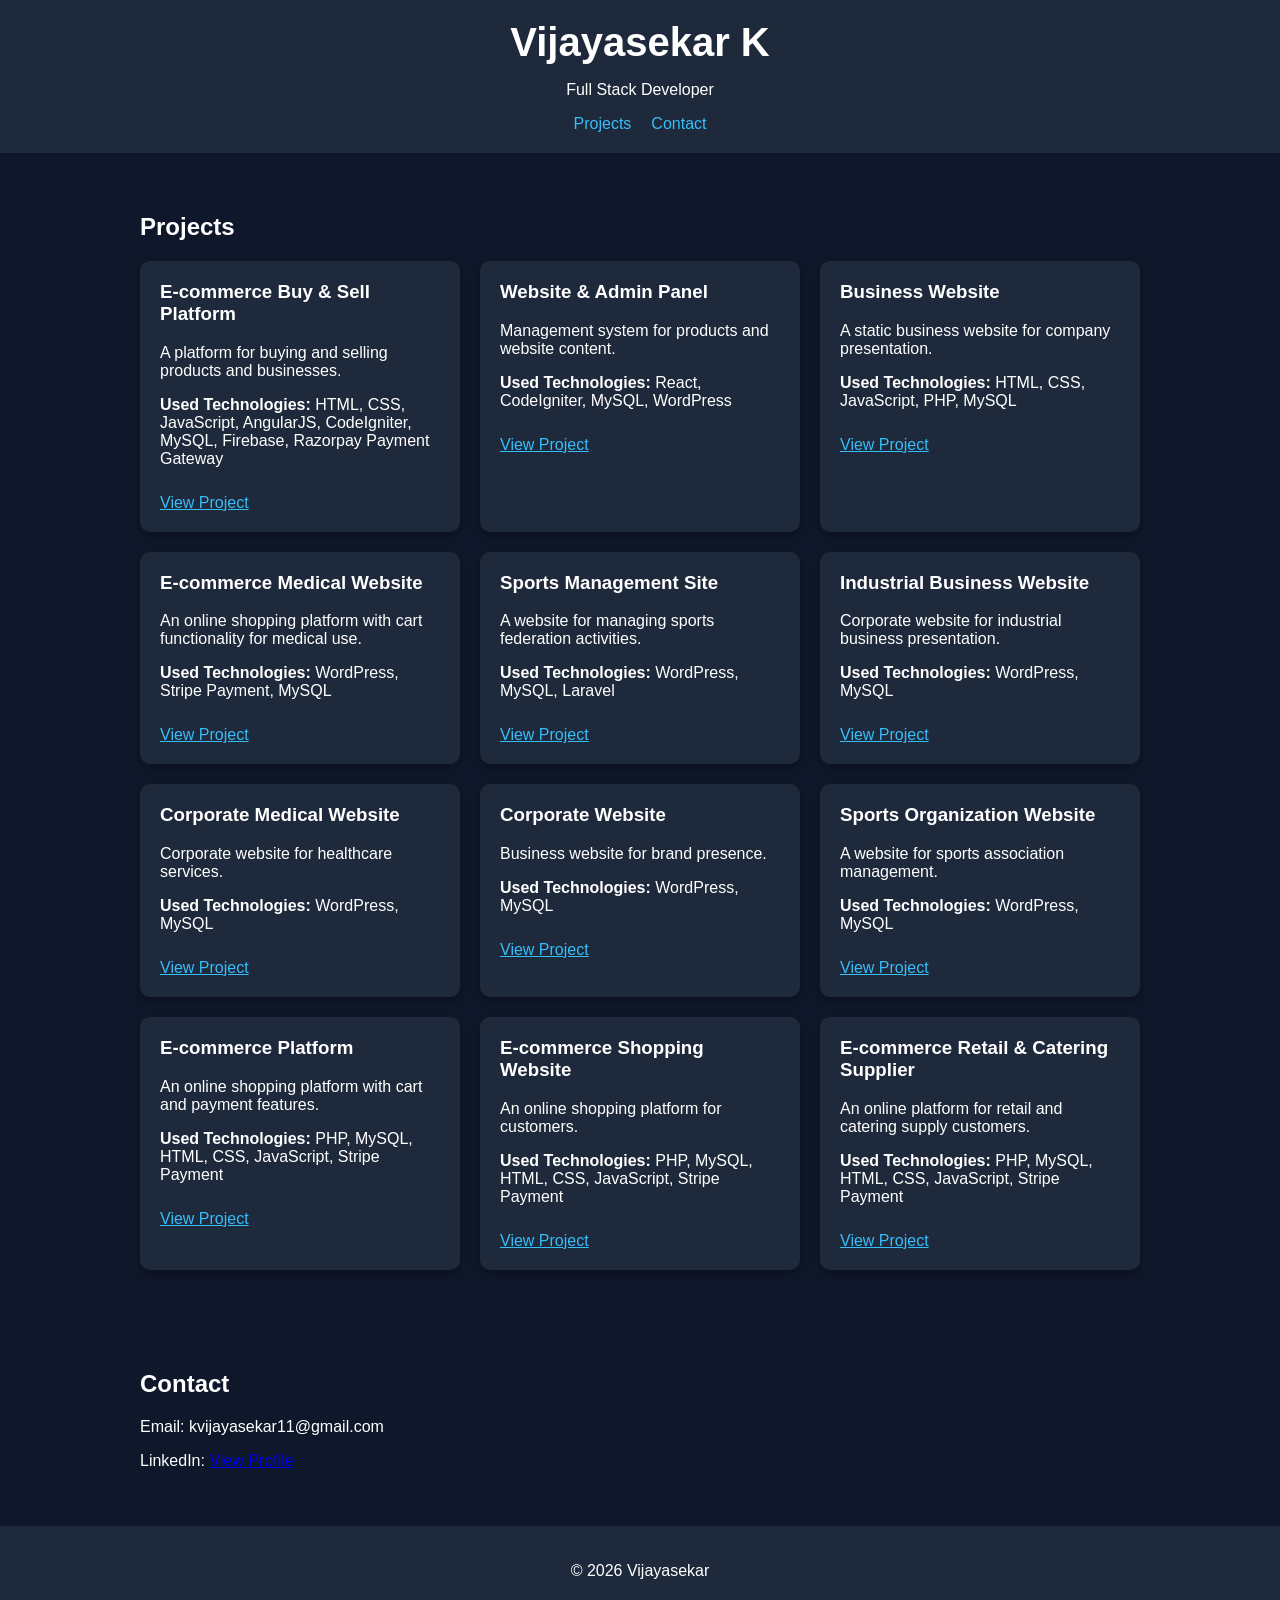
==== index.html @ 832f1055 "Add initial portfolio website structure in index.html This file contains the structure and styling f" ====
<!DOCTYPE html>
<html lang="en">
<head>
  <meta charset="UTF-8">
  <meta name="viewport" content="width=device-width, initial-scale=1.0">
  <title>My Portfolio</title>

  <style>
    body {
      font-family: Arial, sans-serif;
      margin: 0;
      background: #0f172a;
      color: #fff;
    }
    header {
      background: #1e293b;
      padding: 20px;
      text-align: center;
    }
    header h1 {
      margin: 0;
      font-size: 2.5em;
    }
    nav {
      display: flex;
      justify-content: center;
      gap: 20px;
      margin-top: 10px;
    }
    nav a {
      color: #38bdf8;
      text-decoration: none;
    }
    section {
      padding: 40px 20px;
      max-width: 1000px;
      margin: auto;
    }
    .projects {
      display: grid;
      grid-template-columns: repeat(auto-fit, minmax(250px, 1fr));
      gap: 20px;
    }
    .card {
      background: #1e293b;
      padding: 20px;
      border-radius: 10px;
      box-shadow: 0 4px 10px rgba(0,0,0,0.3);
    }
    .card h3 {
      margin-top: 0;
    }
    .card a {
      display: inline-block;
      margin-top: 10px;
      color: #38bdf8;
    }
    footer {
      text-align: center;
      padding: 20px;
      background: #1e293b;
    }
  </style>
</head>

<body>

<header>
  <h1>Vijayasekar K</h1>
  <p>Full Stack Developer</p>
  <nav>
    <a href="#projects">Projects</a>
    <a href="#contact">Contact</a>
  </nav>
</header>

<section id="projects">
  <h2>Projects</h2>

  <div class="projects">

    <div class="card">
      <h3>E-commerce Buy & Sell Platform</h3>
      <p>A platform for buying and selling products and businesses.</p>
      <p><strong>Used Technologies:</strong> HTML, CSS, JavaScript, AngularJS, CodeIgniter, MySQL, Firebase, Razorpay Payment Gateway</p>
      <a href="https://smedealz.com/">View Project</a>
    </div>

    <div class="card">
      <h3>Website & Admin Panel</h3>
      <p>Management system for products and website content.</p>
      <p><strong>Used Technologies:</strong> React, CodeIgniter, MySQL, WordPress</p>
      <a href="https://www.magickwoods.com/">View Project</a>
    </div>

    <div class="card">
      <h3>Business Website</h3>
      <p>A static business website for company presentation.</p>
      <p><strong>Used Technologies:</strong> HTML, CSS, JavaScript, PHP, MySQL</p>
      <a href="https://agnabusinessapplications.com/">View Project</a>
    </div>

    <div class="card">
      <h3>E-commerce Medical Website</h3>
      <p>An online shopping platform with cart functionality for medical use.</p>
      <p><strong>Used Technologies:</strong> WordPress, Stripe Payment, MySQL</p>
      <a href="https://namboodiriscare.in/">View Project</a>
    </div>

    <div class="card">
      <h3>Sports Management Site</h3>
      <p>A website for managing sports federation activities.</p>
      <p><strong>Used Technologies:</strong> WordPress, MySQL, Laravel</p>
      <a href="https://khokhofederation.in/">View Project</a>
    </div>

    <div class="card">
      <h3>Industrial Business Website</h3>
      <p>Corporate website for industrial business presentation.</p>
      <p><strong>Used Technologies:</strong> WordPress, MySQL</p>
      <a href="http://www.indoshellcast.com/">View Project</a>
    </div>

    <div class="card">
      <h3>Corporate Medical Website</h3>
      <p>Corporate website for healthcare services.</p>
      <p><strong>Used Technologies:</strong> WordPress, MySQL</p>
      <a href="https://crownhairtransplant.com/">View Project</a>
    </div>

    <div class="card">
      <h3>Corporate Website</h3>
      <p>Business website for brand presence.</p>
      <p><strong>Used Technologies:</strong> WordPress, MySQL</p>
      <a href="http://www.premiergrass.com.au/">View Project</a>
    </div>

    <div class="card">
      <h3>Sports Organization Website</h3>
      <p>A website for sports association management.</p>
      <p><strong>Used Technologies:</strong> WordPress, MySQL</p>
      <a href="https://www.asiantennis.com/">View Project</a>
    </div>

    <div class="card">
      <h3>E-commerce Platform</h3>
      <p>An online shopping platform with cart and payment features.</p>
      <p><strong>Used Technologies:</strong> PHP, MySQL, HTML, CSS, JavaScript, Stripe Payment</p>
      <a href="https://prod-supplier.mydd.app/falcon/">View Project</a>
    </div>

    <div class="card">
      <h3>E-commerce Shopping Website</h3>
      <p>An online shopping platform for customers.</p>
      <p><strong>Used Technologies:</strong> PHP, MySQL, HTML, CSS, JavaScript, Stripe Payment</p>
      <a href="https://www.purecolondon.co.uk/">View Project</a>
    </div>

    <div class="card">
      <h3>E-commerce Retail & Catering Supplier</h3>
      <p>An online platform for retail and catering supply customers.</p>
      <p><strong>Used Technologies:</strong> PHP, MySQL, HTML, CSS, JavaScript, Stripe Payment</p>
      <a href="https://dsdistribution.uk/">View Project</a>
    </div>

  </div>
</section>

<section id="contact">
  <h2>Contact</h2>
  <p>Email: kvijayasekar11@gmail.com</p>
  <p>LinkedIn: <a href="https://www.linkedin.com/in/vijayasekar-k" target="_blank">View Profile</a></p>
</section>

<footer>
  <p>© 2026 Vijayasekar</p>
</footer>

</body>
</html>
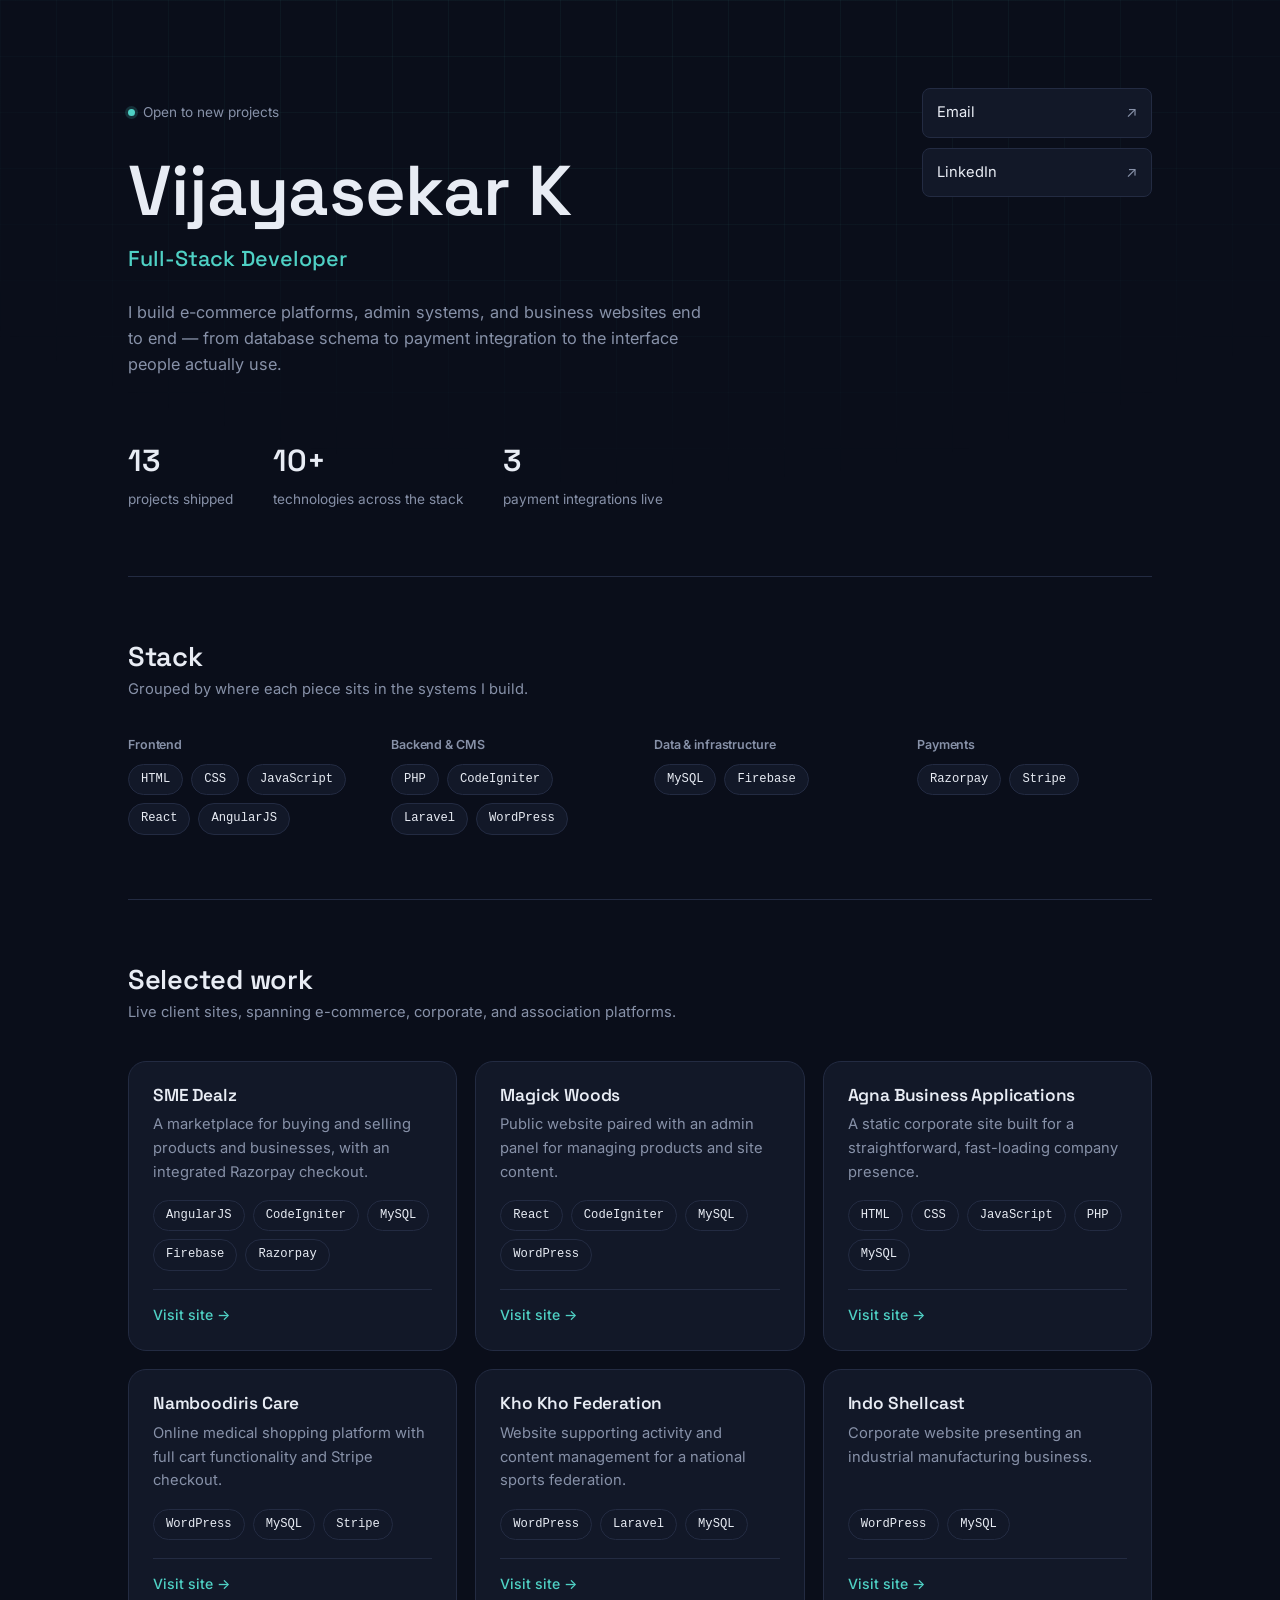
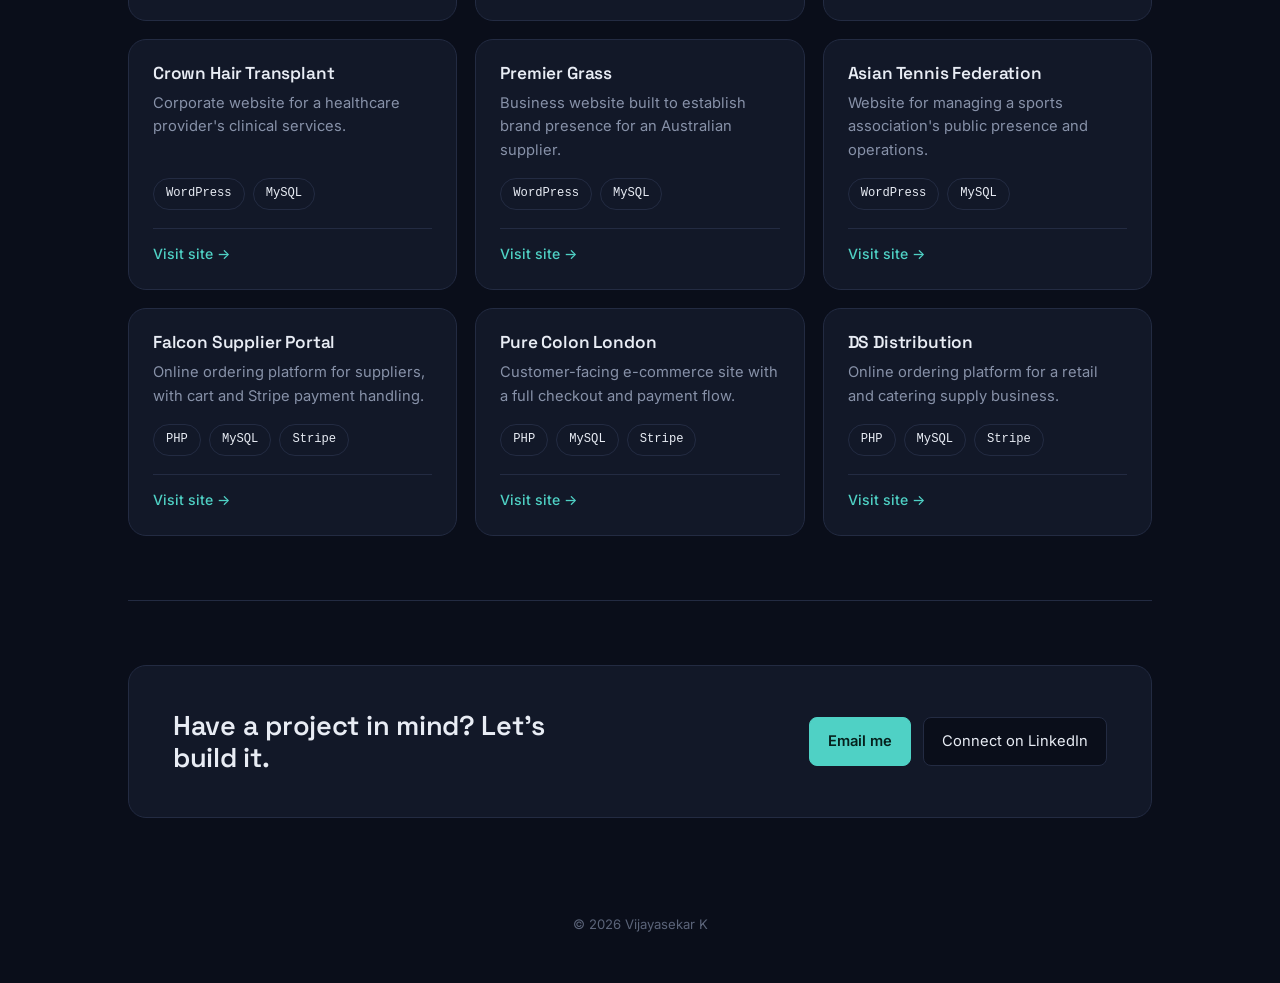
==== commit c9ff13ed: "Rename index1.html to index.html" ====
--- a/index.html
+++ b/index.html
@@ -1,180 +1,523 @@
 <!DOCTYPE html>
 <html lang="en">
 <head>
-  <meta charset="UTF-8">
-  <meta name="viewport" content="width=device-width, initial-scale=1.0">
-  <title>My Portfolio</title>
-
-  <style>
-    body {
-      font-family: Arial, sans-serif;
-      margin: 0;
-      background: #0f172a;
-      color: #fff;
-    }
-    header {
-      background: #1e293b;
-      padding: 20px;
-      text-align: center;
-    }
-    header h1 {
-      margin: 0;
-      font-size: 2.5em;
-    }
-    nav {
-      display: flex;
-      justify-content: center;
-      gap: 20px;
-      margin-top: 10px;
-    }
-    nav a {
-      color: #38bdf8;
-      text-decoration: none;
-    }
-    section {
-      padding: 40px 20px;
-      max-width: 1000px;
-      margin: auto;
-    }
-    .projects {
-      display: grid;
-      grid-template-columns: repeat(auto-fit, minmax(250px, 1fr));
-      gap: 20px;
-    }
-    .card {
-      background: #1e293b;
-      padding: 20px;
-      border-radius: 10px;
-      box-shadow: 0 4px 10px rgba(0,0,0,0.3);
-    }
-    .card h3 {
-      margin-top: 0;
-    }
-    .card a {
-      display: inline-block;
-      margin-top: 10px;
-      color: #38bdf8;
-    }
-    footer {
-      text-align: center;
-      padding: 20px;
-      background: #1e293b;
-    }
-  </style>
+<meta charset="UTF-8">
+<meta name="viewport" content="width=device-width, initial-scale=1, viewport-fit=cover">
+<title>Vijayasekar K — Full-Stack Developer</title>
+<link rel="preconnect" href="https://fonts.googleapis.com">
+<link rel="preconnect" href="https://fonts.gstatic.com" crossorigin>
+<link href="https://fonts.googleapis.com/css2?family=Space+Grotesk:wght@400;500;600;700&family=Inter:wght@400;500;600&display=swap" rel="stylesheet">
+<style>
+  :root {
+    box-sizing: border-box;
+    --ink: #0a0e1a;
+    --panel: #121828;
+    --panel-2: #161d31;
+    --line: #232b42;
+    --text: #e8ecf4;
+    --muted: #8791a8;
+    --muted-dim: #5b6479;
+    --accent: #4fd1c5;
+    --accent-dim: #2c7c73;
+    --radius-lg: 18px;
+    --radius-sm: 8px;
+    padding-top: env(safe-area-inset-top, 0px);
+    padding-bottom: env(safe-area-inset-bottom, 0px);
+  }
+  html {
+    scroll-padding-top: env(safe-area-inset-top, 0px);
+    scroll-behavior: smooth;
+  }
+  *, *::before, *::after { box-sizing: inherit; }
+
+  body {
+    margin: 0;
+    background: var(--ink);
+    color: var(--text);
+    font-family: 'Inter', system-ui, sans-serif;
+    line-height: 1.6;
+    -webkit-font-smoothing: antialiased;
+  }
+
+  h1, h2, h3 {
+    font-family: 'Space Grotesk', 'Inter', system-ui, sans-serif;
+    font-weight: 600;
+    line-height: 1.15;
+    margin: 0;
+    letter-spacing: -0.01em;
+  }
+
+  a { color: inherit; }
+
+  .tag {
+    font-family: ui-monospace, 'SFMono-Regular', Menlo, Consolas, monospace;
+    font-size: 0.72rem;
+    letter-spacing: 0.02em;
+  }
+
+  :focus-visible {
+    outline: 2px solid var(--accent);
+    outline-offset: 3px;
+  }
+
+  @media (prefers-reduced-motion: reduce) {
+    * { animation-duration: 0.01ms !important; animation-iteration-count: 1 !important; transition-duration: 0.01ms !important; }
+  }
+
+  /* ---------- layout shell ---------- */
+  .wrap {
+    max-width: 1080px;
+    margin: 0 auto;
+    padding: 0 28px;
+  }
+
+  /* ---------- background texture ---------- */
+  .grid-field {
+    position: fixed;
+    inset: 0;
+    z-index: 0;
+    pointer-events: none;
+    background-image:
+      linear-gradient(to right, rgba(79,209,197,0.05) 1px, transparent 1px),
+      linear-gradient(to bottom, rgba(79,209,197,0.05) 1px, transparent 1px);
+    background-size: 56px 56px;
+    mask-image: radial-gradient(ellipse 70% 55% at 50% 0%, black 40%, transparent 100%);
+  }
+
+  /* ---------- header / hero ---------- */
+  header {
+    position: relative;
+    z-index: 1;
+    padding: 88px 0 64px;
+    border-bottom: 1px solid var(--line);
+  }
+
+  .hero-top {
+    display: flex;
+    justify-content: space-between;
+    align-items: flex-start;
+    gap: 32px;
+    flex-wrap: wrap;
+  }
+
+  .status {
+    display: inline-flex;
+    align-items: center;
+    gap: 8px;
+    color: var(--muted);
+    font-size: 0.85rem;
+    margin-bottom: 28px;
+  }
+  .status::before {
+    content: "";
+    width: 7px;
+    height: 7px;
+    border-radius: 50%;
+    background: var(--accent);
+    box-shadow: 0 0 0 3px rgba(79,209,197,0.18);
+  }
+
+  .hero-name {
+    font-size: clamp(2.6rem, 6vw, 4.4rem);
+    opacity: 0;
+    animation: rise 0.7s cubic-bezier(.2,.7,.3,1) forwards;
+  }
+  .hero-role {
+    font-size: clamp(1.05rem, 2vw, 1.35rem);
+    color: var(--accent);
+    margin-top: 10px;
+    font-family: 'Space Grotesk', sans-serif;
+    font-weight: 500;
+    opacity: 0;
+    animation: rise 0.7s cubic-bezier(.2,.7,.3,1) 0.12s forwards;
+  }
+  .hero-desc {
+    max-width: 58ch;
+    color: var(--muted);
+    margin-top: 22px;
+    font-size: 1.02rem;
+    opacity: 0;
+    animation: rise 0.7s cubic-bezier(.2,.7,.3,1) 0.22s forwards;
+  }
+
+  @keyframes rise {
+    from { opacity: 0; transform: translateY(14px); }
+    to   { opacity: 1; transform: translateY(0); }
+  }
+
+  nav.contact-block {
+    display: flex;
+    flex-direction: column;
+    gap: 10px;
+    min-width: 230px;
+    opacity: 0;
+    animation: rise 0.7s cubic-bezier(.2,.7,.3,1) 0.32s forwards;
+  }
+  .contact-block a {
+    display: flex;
+    align-items: center;
+    justify-content: space-between;
+    text-decoration: none;
+    color: var(--text);
+    border: 1px solid var(--line);
+    border-radius: var(--radius-sm);
+    padding: 12px 14px;
+    font-size: 0.92rem;
+    background: var(--panel);
+    transition: border-color 0.2s ease, transform 0.2s ease;
+  }
+  .contact-block a:hover {
+    border-color: var(--accent-dim);
+    transform: translateX(-2px);
+  }
+  .contact-block a span.arrow {
+    color: var(--muted);
+  }
+
+  .stats-row {
+    display: flex;
+    gap: 40px;
+    margin-top: 44px;
+    flex-wrap: wrap;
+  }
+  .stat b {
+    display: block;
+    font-family: 'Space Grotesk', sans-serif;
+    font-size: 1.9rem;
+    font-weight: 600;
+  }
+  .stat span {
+    color: var(--muted);
+    font-size: 0.85rem;
+  }
+
+  /* ---------- section shared ---------- */
+  section {
+    position: relative;
+    z-index: 1;
+    padding: 64px 0;
+  }
+  section + section { border-top: 1px solid var(--line); }
+  .section-head {
+    display: flex;
+    align-items: baseline;
+    justify-content: space-between;
+    margin-bottom: 36px;
+    gap: 20px;
+  }
+  .section-head h2 { font-size: 1.7rem; }
+  .section-head p { color: var(--muted); font-size: 0.92rem; margin: 6px 0 0; }
+
+  /* ---------- stack / skills ---------- */
+  .stack-groups {
+    display: grid;
+    grid-template-columns: repeat(auto-fit, minmax(210px, 1fr));
+    gap: 28px;
+  }
+  .stack-groups h3 {
+    font-size: 0.78rem;
+    color: var(--muted);
+    font-family: 'Inter', sans-serif;
+    font-weight: 600;
+    text-transform: none;
+    margin-bottom: 12px;
+  }
+  .chip-row { display: flex; flex-wrap: wrap; gap: 8px; }
+  .chip {
+    font-family: ui-monospace, 'SFMono-Regular', Menlo, Consolas, monospace;
+    font-size: 0.76rem;
+    color: var(--text);
+    background: var(--panel);
+    border: 1px solid var(--line);
+    border-radius: 999px;
+    padding: 5px 12px;
+  }
+
+  /* ---------- projects ---------- */
+  .projects {
+    display: grid;
+    grid-template-columns: repeat(auto-fit, minmax(300px, 1fr));
+    gap: 18px;
+  }
+  .card {
+    background: var(--panel);
+    border: 1px solid var(--line);
+    border-radius: var(--radius-lg);
+    padding: 24px;
+    display: flex;
+    flex-direction: column;
+    transition: border-color 0.2s ease, background 0.2s ease;
+  }
+  .card:hover {
+    border-color: var(--accent-dim);
+    background: var(--panel-2);
+  }
+  .card h3 {
+    font-size: 1.08rem;
+    margin-bottom: 8px;
+  }
+  .card p.desc {
+    color: var(--muted);
+    font-size: 0.92rem;
+    margin: 0 0 16px;
+    flex-grow: 1;
+  }
+  .card .chip-row { margin-bottom: 18px; }
+  .card .visit {
+    display: inline-flex;
+    align-items: center;
+    gap: 6px;
+    text-decoration: none;
+    color: var(--accent);
+    font-size: 0.88rem;
+    font-weight: 500;
+    border-top: 1px solid var(--line);
+    padding-top: 14px;
+    margin-top: auto;
+  }
+  .card .visit:hover { text-decoration: underline; }
+
+  /* ---------- contact / footer ---------- */
+  .contact-panel {
+    background: var(--panel);
+    border: 1px solid var(--line);
+    border-radius: var(--radius-lg);
+    padding: 44px;
+    display: flex;
+    justify-content: space-between;
+    align-items: center;
+    flex-wrap: wrap;
+    gap: 24px;
+  }
+  .contact-panel h2 { font-size: 1.7rem; max-width: 22ch; }
+  .contact-links { display: flex; gap: 12px; flex-wrap: wrap; }
+  .contact-links a {
+    text-decoration: none;
+    border: 1px solid var(--line);
+    border-radius: var(--radius-sm);
+    padding: 12px 18px;
+    font-size: 0.92rem;
+    background: var(--ink);
+    transition: border-color 0.2s ease;
+  }
+  .contact-links a:hover { border-color: var(--accent-dim); }
+  .contact-links a.primary {
+    background: var(--accent);
+    color: #06211d;
+    border-color: var(--accent);
+    font-weight: 600;
+  }
+
+  footer {
+    position: relative;
+    z-index: 1;
+    text-align: center;
+    padding: 32px 0 48px;
+    color: var(--muted-dim, var(--muted));
+    font-size: 0.82rem;
+  }
+
+  @media (max-width: 640px) {
+    header { padding: 64px 0 44px; }
+    .contact-panel { padding: 30px; flex-direction: column; align-items: flex-start; }
+  }
+</style>
 </head>
-
 <body>
 
-<header>
-  <h1>Vijayasekar K</h1>
-  <p>Full Stack Developer</p>
-  <nav>
-    <a href="#projects">Projects</a>
-    <a href="#contact">Contact</a>
-  </nav>
-</header>
-
-<section id="projects">
-  <h2>Projects</h2>
-
-  <div class="projects">
-
-    <div class="card">
-      <h3>E-commerce Buy & Sell Platform</h3>
-      <p>A platform for buying and selling products and businesses.</p>
-      <p><strong>Used Technologies:</strong> HTML, CSS, JavaScript, AngularJS, CodeIgniter, MySQL, Firebase, Razorpay Payment Gateway</p>
-      <a href="https://smedealz.com/">View Project</a>
-    </div>
-
-    <div class="card">
-      <h3>Website & Admin Panel</h3>
-      <p>Management system for products and website content.</p>
-      <p><strong>Used Technologies:</strong> React, CodeIgniter, MySQL, WordPress</p>
-      <a href="https://www.magickwoods.com/">View Project</a>
-    </div>
-
-    <div class="card">
-      <h3>Business Website</h3>
-      <p>A static business website for company presentation.</p>
-      <p><strong>Used Technologies:</strong> HTML, CSS, JavaScript, PHP, MySQL</p>
-      <a href="https://agnabusinessapplications.com/">View Project</a>
-    </div>
-
-    <div class="card">
-      <h3>E-commerce Medical Website</h3>
-      <p>An online shopping platform with cart functionality for medical use.</p>
-      <p><strong>Used Technologies:</strong> WordPress, Stripe Payment, MySQL</p>
-      <a href="https://namboodiriscare.in/">View Project</a>
-    </div>
-
-    <div class="card">
-      <h3>Sports Management Site</h3>
-      <p>A website for managing sports federation activities.</p>
-      <p><strong>Used Technologies:</strong> WordPress, MySQL, Laravel</p>
-      <a href="https://khokhofederation.in/">View Project</a>
-    </div>
-
-    <div class="card">
-      <h3>Industrial Business Website</h3>
-      <p>Corporate website for industrial business presentation.</p>
-      <p><strong>Used Technologies:</strong> WordPress, MySQL</p>
-      <a href="http://www.indoshellcast.com/">View Project</a>
-    </div>
-
-    <div class="card">
-      <h3>Corporate Medical Website</h3>
-      <p>Corporate website for healthcare services.</p>
-      <p><strong>Used Technologies:</strong> WordPress, MySQL</p>
-      <a href="https://crownhairtransplant.com/">View Project</a>
-    </div>
-
-    <div class="card">
-      <h3>Corporate Website</h3>
-      <p>Business website for brand presence.</p>
-      <p><strong>Used Technologies:</strong> WordPress, MySQL</p>
-      <a href="http://www.premiergrass.com.au/">View Project</a>
-    </div>
-
-    <div class="card">
-      <h3>Sports Organization Website</h3>
-      <p>A website for sports association management.</p>
-      <p><strong>Used Technologies:</strong> WordPress, MySQL</p>
-      <a href="https://www.asiantennis.com/">View Project</a>
-    </div>
-
-    <div class="card">
-      <h3>E-commerce Platform</h3>
-      <p>An online shopping platform with cart and payment features.</p>
-      <p><strong>Used Technologies:</strong> PHP, MySQL, HTML, CSS, JavaScript, Stripe Payment</p>
-      <a href="https://prod-supplier.mydd.app/falcon/">View Project</a>
-    </div>
-
-    <div class="card">
-      <h3>E-commerce Shopping Website</h3>
-      <p>An online shopping platform for customers.</p>
-      <p><strong>Used Technologies:</strong> PHP, MySQL, HTML, CSS, JavaScript, Stripe Payment</p>
-      <a href="https://www.purecolondon.co.uk/">View Project</a>
-    </div>
-
-    <div class="card">
-      <h3>E-commerce Retail & Catering Supplier</h3>
-      <p>An online platform for retail and catering supply customers.</p>
-      <p><strong>Used Technologies:</strong> PHP, MySQL, HTML, CSS, JavaScript, Stripe Payment</p>
-      <a href="https://dsdistribution.uk/">View Project</a>
-    </div>
-
-  </div>
-</section>
-
-<section id="contact">
-  <h2>Contact</h2>
-  <p>Email: kvijayasekar11@gmail.com</p>
-  <p>LinkedIn: <a href="https://www.linkedin.com/in/vijayasekar-k" target="_blank">View Profile</a></p>
-</section>
-
-<footer>
-  <p>© 2026 Vijayasekar</p>
-</footer>
+<div class="grid-field" aria-hidden="true"></div>
+
+<div class="wrap">
+  <header>
+    <div class="hero-top">
+      <div>
+        <p class="status">Open to new projects</p>
+        <h1 class="hero-name">Vijayasekar&nbsp;K</h1>
+        <p class="hero-role">Full-Stack Developer</p>
+        <p class="hero-desc">I build e-commerce platforms, admin systems, and business websites end to end — from database schema to payment integration to the interface people actually use.</p>
+      </div>
+      <nav class="contact-block" aria-label="Contact">
+        <a href="mailto:kvijayasekar11@gmail.com">Email <span class="arrow">↗</span></a>
+        <a href="https://www.linkedin.com/in/vijayasekar-k" target="_blank" rel="noopener">LinkedIn <span class="arrow">↗</span></a>
+      </nav>
+    </div>
+
+    <div class="stats-row">
+      <div class="stat"><b>13</b><span>projects shipped</span></div>
+      <div class="stat"><b>10+</b><span>technologies across the stack</span></div>
+      <div class="stat"><b>3</b><span>payment integrations live</span></div>
+    </div>
+  </header>
+
+  <section id="stack">
+    <div class="section-head">
+      <div>
+        <h2>Stack</h2>
+        <p>Grouped by where each piece sits in the systems I build.</p>
+      </div>
+    </div>
+    <div class="stack-groups">
+      <div>
+        <h3>Frontend</h3>
+        <div class="chip-row">
+          <span class="chip">HTML</span><span class="chip">CSS</span><span class="chip">JavaScript</span>
+          <span class="chip">React</span><span class="chip">AngularJS</span>
+        </div>
+      </div>
+      <div>
+        <h3>Backend &amp; CMS</h3>
+        <div class="chip-row">
+          <span class="chip">PHP</span><span class="chip">CodeIgniter</span><span class="chip">Laravel</span>
+          <span class="chip">WordPress</span>
+        </div>
+      </div>
+      <div>
+        <h3>Data &amp; infrastructure</h3>
+        <div class="chip-row">
+          <span class="chip">MySQL</span><span class="chip">Firebase</span>
+        </div>
+      </div>
+      <div>
+        <h3>Payments</h3>
+        <div class="chip-row">
+          <span class="chip">Razorpay</span><span class="chip">Stripe</span>
+        </div>
+      </div>
+    </div>
+  </section>
+
+  <section id="projects">
+    <div class="section-head">
+      <div>
+        <h2>Selected work</h2>
+        <p>Live client sites, spanning e-commerce, corporate, and association platforms.</p>
+      </div>
+    </div>
+    <div class="projects">
+
+      <article class="card">
+        <h3>SME Dealz</h3>
+        <p class="desc">A marketplace for buying and selling products and businesses, with an integrated Razorpay checkout.</p>
+        <div class="chip-row">
+          <span class="chip">AngularJS</span><span class="chip">CodeIgniter</span><span class="chip">MySQL</span><span class="chip">Firebase</span><span class="chip">Razorpay</span>
+        </div>
+        <a class="visit" href="https://smedealz.com/" target="_blank" rel="noopener">Visit site →</a>
+      </article>
+
+      <article class="card">
+        <h3>Magick Woods</h3>
+        <p class="desc">Public website paired with an admin panel for managing products and site content.</p>
+        <div class="chip-row">
+          <span class="chip">React</span><span class="chip">CodeIgniter</span><span class="chip">MySQL</span><span class="chip">WordPress</span>
+        </div>
+        <a class="visit" href="https://www.magickwoods.com/" target="_blank" rel="noopener">Visit site →</a>
+      </article>
+
+      <article class="card">
+        <h3>Agna Business Applications</h3>
+        <p class="desc">A static corporate site built for a straightforward, fast-loading company presence.</p>
+        <div class="chip-row">
+          <span class="chip">HTML</span><span class="chip">CSS</span><span class="chip">JavaScript</span><span class="chip">PHP</span><span class="chip">MySQL</span>
+        </div>
+        <a class="visit" href="https://agnabusinessapplications.com/" target="_blank" rel="noopener">Visit site →</a>
+      </article>
+
+      <article class="card">
+        <h3>Namboodiris Care</h3>
+        <p class="desc">Online medical shopping platform with full cart functionality and Stripe checkout.</p>
+        <div class="chip-row">
+          <span class="chip">WordPress</span><span class="chip">MySQL</span><span class="chip">Stripe</span>
+        </div>
+        <a class="visit" href="https://namboodiriscare.in/" target="_blank" rel="noopener">Visit site →</a>
+      </article>
+
+      <article class="card">
+        <h3>Kho Kho Federation</h3>
+        <p class="desc">Website supporting activity and content management for a national sports federation.</p>
+        <div class="chip-row">
+          <span class="chip">WordPress</span><span class="chip">Laravel</span><span class="chip">MySQL</span>
+        </div>
+        <a class="visit" href="https://khokhofederation.in/" target="_blank" rel="noopener">Visit site →</a>
+      </article>
+
+      <article class="card">
+        <h3>Indo Shellcast</h3>
+        <p class="desc">Corporate website presenting an industrial manufacturing business.</p>
+        <div class="chip-row">
+          <span class="chip">WordPress</span><span class="chip">MySQL</span>
+        </div>
+        <a class="visit" href="http://www.indoshellcast.com/" target="_blank" rel="noopener">Visit site →</a>
+      </article>
+
+      <article class="card">
+        <h3>Crown Hair Transplant</h3>
+        <p class="desc">Corporate website for a healthcare provider's clinical services.</p>
+        <div class="chip-row">
+          <span class="chip">WordPress</span><span class="chip">MySQL</span>
+        </div>
+        <a class="visit" href="https://crownhairtransplant.com/" target="_blank" rel="noopener">Visit site →</a>
+      </article>
+
+      <article class="card">
+        <h3>Premier Grass</h3>
+        <p class="desc">Business website built to establish brand presence for an Australian supplier.</p>
+        <div class="chip-row">
+          <span class="chip">WordPress</span><span class="chip">MySQL</span>
+        </div>
+        <a class="visit" href="http://www.premiergrass.com.au/" target="_blank" rel="noopener">Visit site →</a>
+      </article>
+
+      <article class="card">
+        <h3>Asian Tennis Federation</h3>
+        <p class="desc">Website for managing a sports association's public presence and operations.</p>
+        <div class="chip-row">
+          <span class="chip">WordPress</span><span class="chip">MySQL</span>
+        </div>
+        <a class="visit" href="https://www.asiantennis.com/" target="_blank" rel="noopener">Visit site →</a>
+      </article>
+
+      <article class="card">
+        <h3>Falcon Supplier Portal</h3>
+        <p class="desc">Online ordering platform for suppliers, with cart and Stripe payment handling.</p>
+        <div class="chip-row">
+          <span class="chip">PHP</span><span class="chip">MySQL</span><span class="chip">Stripe</span>
+        </div>
+        <a class="visit" href="https://prod-supplier.mydd.app/falcon/" target="_blank" rel="noopener">Visit site →</a>
+      </article>
+
+      <article class="card">
+        <h3>Pure Colon London</h3>
+        <p class="desc">Customer-facing e-commerce site with a full checkout and payment flow.</p>
+        <div class="chip-row">
+          <span class="chip">PHP</span><span class="chip">MySQL</span><span class="chip">Stripe</span>
+        </div>
+        <a class="visit" href="https://www.purecolondon.co.uk/" target="_blank" rel="noopener">Visit site →</a>
+      </article>
+
+      <article class="card">
+        <h3>DS Distribution</h3>
+        <p class="desc">Online ordering platform for a retail and catering supply business.</p>
+        <div class="chip-row">
+          <span class="chip">PHP</span><span class="chip">MySQL</span><span class="chip">Stripe</span>
+        </div>
+        <a class="visit" href="https://dsdistribution.uk/" target="_blank" rel="noopener">Visit site →</a>
+      </article>
+
+    </div>
+  </section>
+
+  <section id="contact">
+    <div class="contact-panel">
+      <h2>Have a project in mind? Let's build it.</h2>
+      <div class="contact-links">
+        <a href="mailto:kvijayasekar11@gmail.com" class="primary">Email me</a>
+        <a href="https://www.linkedin.com/in/vijayasekar-k" target="_blank" rel="noopener">Connect on LinkedIn</a>
+      </div>
+    </div>
+  </section>
+</div>
+
+<footer>© 2026 Vijayasekar K</footer>
 
 </body>
 </html>
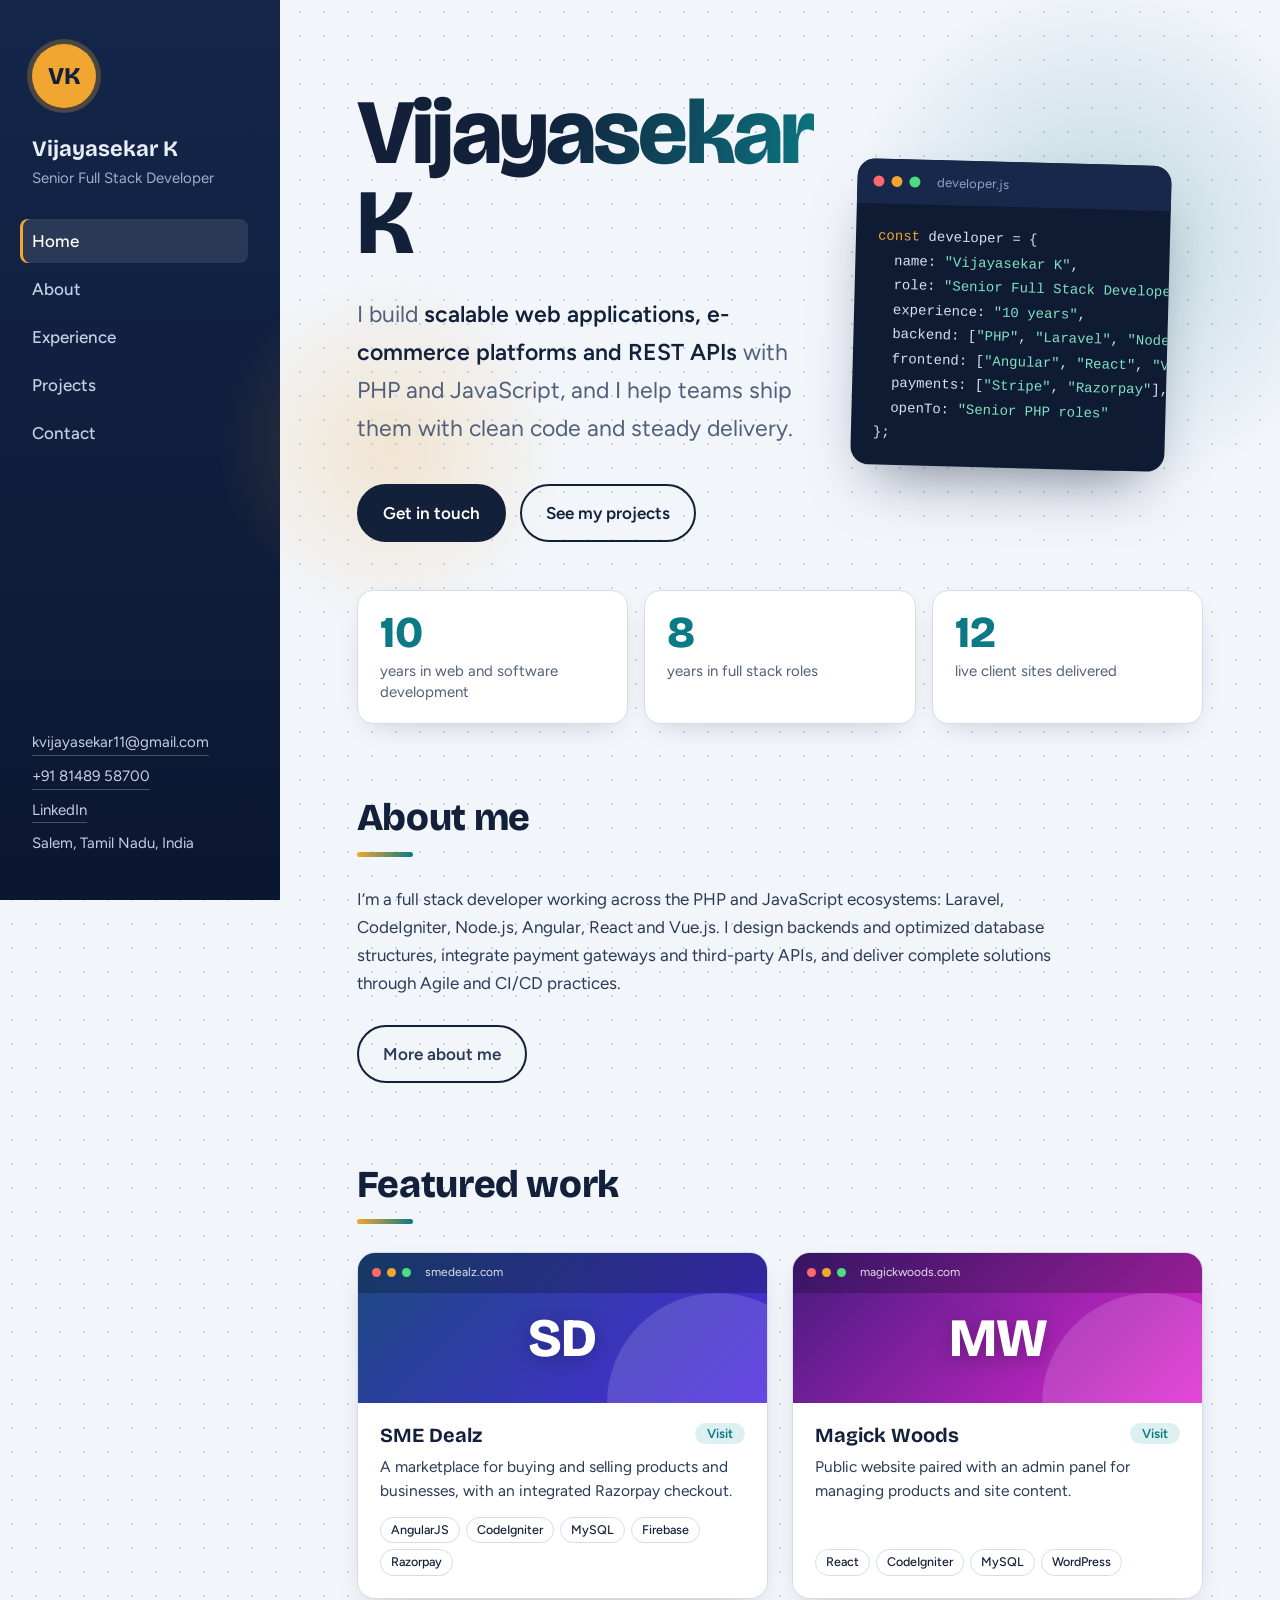
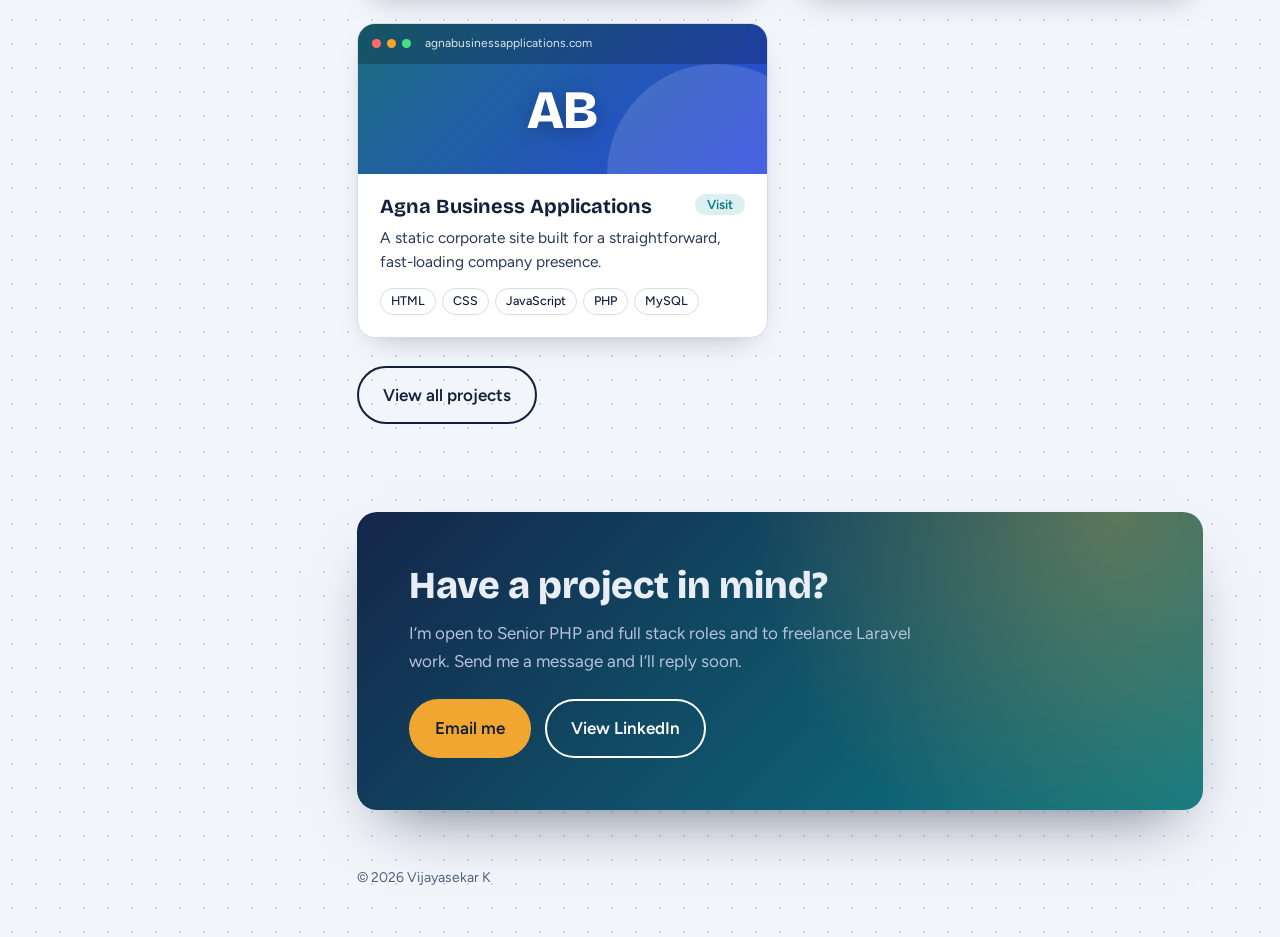
==== commit ff41878c: "Add files via upload" ====
--- a/index.html
+++ b/index.html
@@ -1,523 +1,92 @@
 <!DOCTYPE html>
 <html lang="en">
 <head>
-<meta charset="UTF-8">
-<meta name="viewport" content="width=device-width, initial-scale=1, viewport-fit=cover">
-<title>Vijayasekar K — Full-Stack Developer</title>
+<meta charset="utf-8">
+<meta name="viewport" content="width=device-width, initial-scale=1">
+<title>Vijayasekar K – Senior Full Stack Developer</title>
+<meta name="description" content="Portfolio of Vijayasekar K, Senior Full Stack Developer with 10 years of experience in PHP, Laravel, Node.js, Angular and React.">
+<meta property="og:title" content="Vijayasekar K – Senior Full Stack Developer">
+<meta property="og:description" content="Portfolio of Vijayasekar K, Senior Full Stack Developer with 10 years of experience in PHP, Laravel, Node.js, Angular and React.">
+<link rel="icon" href="data:image/svg+xml,%3Csvg xmlns='http://www.w3.org/2000/svg' viewBox='0 0 64 64'%3E%3Ccircle cx='32' cy='32' r='32' fill='%23F0A630'/%3E%3Ctext x='32' y='42' font-size='28' font-weight='800' text-anchor='middle' fill='%2312203A' font-family='sans-serif'%3EVK%3C/text%3E%3C/svg%3E">
 <link rel="preconnect" href="https://fonts.googleapis.com">
 <link rel="preconnect" href="https://fonts.gstatic.com" crossorigin>
-<link href="https://fonts.googleapis.com/css2?family=Space+Grotesk:wght@400;500;600;700&family=Inter:wght@400;500;600&display=swap" rel="stylesheet">
-<style>
-  :root {
-    box-sizing: border-box;
-    --ink: #0a0e1a;
-    --panel: #121828;
-    --panel-2: #161d31;
-    --line: #232b42;
-    --text: #e8ecf4;
-    --muted: #8791a8;
-    --muted-dim: #5b6479;
-    --accent: #4fd1c5;
-    --accent-dim: #2c7c73;
-    --radius-lg: 18px;
-    --radius-sm: 8px;
-    padding-top: env(safe-area-inset-top, 0px);
-    padding-bottom: env(safe-area-inset-bottom, 0px);
-  }
-  html {
-    scroll-padding-top: env(safe-area-inset-top, 0px);
-    scroll-behavior: smooth;
-  }
-  *, *::before, *::after { box-sizing: inherit; }
-
-  body {
-    margin: 0;
-    background: var(--ink);
-    color: var(--text);
-    font-family: 'Inter', system-ui, sans-serif;
-    line-height: 1.6;
-    -webkit-font-smoothing: antialiased;
-  }
-
-  h1, h2, h3 {
-    font-family: 'Space Grotesk', 'Inter', system-ui, sans-serif;
-    font-weight: 600;
-    line-height: 1.15;
-    margin: 0;
-    letter-spacing: -0.01em;
-  }
-
-  a { color: inherit; }
-
-  .tag {
-    font-family: ui-monospace, 'SFMono-Regular', Menlo, Consolas, monospace;
-    font-size: 0.72rem;
-    letter-spacing: 0.02em;
-  }
-
-  :focus-visible {
-    outline: 2px solid var(--accent);
-    outline-offset: 3px;
-  }
-
-  @media (prefers-reduced-motion: reduce) {
-    * { animation-duration: 0.01ms !important; animation-iteration-count: 1 !important; transition-duration: 0.01ms !important; }
-  }
-
-  /* ---------- layout shell ---------- */
-  .wrap {
-    max-width: 1080px;
-    margin: 0 auto;
-    padding: 0 28px;
-  }
-
-  /* ---------- background texture ---------- */
-  .grid-field {
-    position: fixed;
-    inset: 0;
-    z-index: 0;
-    pointer-events: none;
-    background-image:
-      linear-gradient(to right, rgba(79,209,197,0.05) 1px, transparent 1px),
-      linear-gradient(to bottom, rgba(79,209,197,0.05) 1px, transparent 1px);
-    background-size: 56px 56px;
-    mask-image: radial-gradient(ellipse 70% 55% at 50% 0%, black 40%, transparent 100%);
-  }
-
-  /* ---------- header / hero ---------- */
-  header {
-    position: relative;
-    z-index: 1;
-    padding: 88px 0 64px;
-    border-bottom: 1px solid var(--line);
-  }
-
-  .hero-top {
-    display: flex;
-    justify-content: space-between;
-    align-items: flex-start;
-    gap: 32px;
-    flex-wrap: wrap;
-  }
-
-  .status {
-    display: inline-flex;
-    align-items: center;
-    gap: 8px;
-    color: var(--muted);
-    font-size: 0.85rem;
-    margin-bottom: 28px;
-  }
-  .status::before {
-    content: "";
-    width: 7px;
-    height: 7px;
-    border-radius: 50%;
-    background: var(--accent);
-    box-shadow: 0 0 0 3px rgba(79,209,197,0.18);
-  }
-
-  .hero-name {
-    font-size: clamp(2.6rem, 6vw, 4.4rem);
-    opacity: 0;
-    animation: rise 0.7s cubic-bezier(.2,.7,.3,1) forwards;
-  }
-  .hero-role {
-    font-size: clamp(1.05rem, 2vw, 1.35rem);
-    color: var(--accent);
-    margin-top: 10px;
-    font-family: 'Space Grotesk', sans-serif;
-    font-weight: 500;
-    opacity: 0;
-    animation: rise 0.7s cubic-bezier(.2,.7,.3,1) 0.12s forwards;
-  }
-  .hero-desc {
-    max-width: 58ch;
-    color: var(--muted);
-    margin-top: 22px;
-    font-size: 1.02rem;
-    opacity: 0;
-    animation: rise 0.7s cubic-bezier(.2,.7,.3,1) 0.22s forwards;
-  }
-
-  @keyframes rise {
-    from { opacity: 0; transform: translateY(14px); }
-    to   { opacity: 1; transform: translateY(0); }
-  }
-
-  nav.contact-block {
-    display: flex;
-    flex-direction: column;
-    gap: 10px;
-    min-width: 230px;
-    opacity: 0;
-    animation: rise 0.7s cubic-bezier(.2,.7,.3,1) 0.32s forwards;
-  }
-  .contact-block a {
-    display: flex;
-    align-items: center;
-    justify-content: space-between;
-    text-decoration: none;
-    color: var(--text);
-    border: 1px solid var(--line);
-    border-radius: var(--radius-sm);
-    padding: 12px 14px;
-    font-size: 0.92rem;
-    background: var(--panel);
-    transition: border-color 0.2s ease, transform 0.2s ease;
-  }
-  .contact-block a:hover {
-    border-color: var(--accent-dim);
-    transform: translateX(-2px);
-  }
-  .contact-block a span.arrow {
-    color: var(--muted);
-  }
-
-  .stats-row {
-    display: flex;
-    gap: 40px;
-    margin-top: 44px;
-    flex-wrap: wrap;
-  }
-  .stat b {
-    display: block;
-    font-family: 'Space Grotesk', sans-serif;
-    font-size: 1.9rem;
-    font-weight: 600;
-  }
-  .stat span {
-    color: var(--muted);
-    font-size: 0.85rem;
-  }
-
-  /* ---------- section shared ---------- */
-  section {
-    position: relative;
-    z-index: 1;
-    padding: 64px 0;
-  }
-  section + section { border-top: 1px solid var(--line); }
-  .section-head {
-    display: flex;
-    align-items: baseline;
-    justify-content: space-between;
-    margin-bottom: 36px;
-    gap: 20px;
-  }
-  .section-head h2 { font-size: 1.7rem; }
-  .section-head p { color: var(--muted); font-size: 0.92rem; margin: 6px 0 0; }
-
-  /* ---------- stack / skills ---------- */
-  .stack-groups {
-    display: grid;
-    grid-template-columns: repeat(auto-fit, minmax(210px, 1fr));
-    gap: 28px;
-  }
-  .stack-groups h3 {
-    font-size: 0.78rem;
-    color: var(--muted);
-    font-family: 'Inter', sans-serif;
-    font-weight: 600;
-    text-transform: none;
-    margin-bottom: 12px;
-  }
-  .chip-row { display: flex; flex-wrap: wrap; gap: 8px; }
-  .chip {
-    font-family: ui-monospace, 'SFMono-Regular', Menlo, Consolas, monospace;
-    font-size: 0.76rem;
-    color: var(--text);
-    background: var(--panel);
-    border: 1px solid var(--line);
-    border-radius: 999px;
-    padding: 5px 12px;
-  }
-
-  /* ---------- projects ---------- */
-  .projects {
-    display: grid;
-    grid-template-columns: repeat(auto-fit, minmax(300px, 1fr));
-    gap: 18px;
-  }
-  .card {
-    background: var(--panel);
-    border: 1px solid var(--line);
-    border-radius: var(--radius-lg);
-    padding: 24px;
-    display: flex;
-    flex-direction: column;
-    transition: border-color 0.2s ease, background 0.2s ease;
-  }
-  .card:hover {
-    border-color: var(--accent-dim);
-    background: var(--panel-2);
-  }
-  .card h3 {
-    font-size: 1.08rem;
-    margin-bottom: 8px;
-  }
-  .card p.desc {
-    color: var(--muted);
-    font-size: 0.92rem;
-    margin: 0 0 16px;
-    flex-grow: 1;
-  }
-  .card .chip-row { margin-bottom: 18px; }
-  .card .visit {
-    display: inline-flex;
-    align-items: center;
-    gap: 6px;
-    text-decoration: none;
-    color: var(--accent);
-    font-size: 0.88rem;
-    font-weight: 500;
-    border-top: 1px solid var(--line);
-    padding-top: 14px;
-    margin-top: auto;
-  }
-  .card .visit:hover { text-decoration: underline; }
-
-  /* ---------- contact / footer ---------- */
-  .contact-panel {
-    background: var(--panel);
-    border: 1px solid var(--line);
-    border-radius: var(--radius-lg);
-    padding: 44px;
-    display: flex;
-    justify-content: space-between;
-    align-items: center;
-    flex-wrap: wrap;
-    gap: 24px;
-  }
-  .contact-panel h2 { font-size: 1.7rem; max-width: 22ch; }
-  .contact-links { display: flex; gap: 12px; flex-wrap: wrap; }
-  .contact-links a {
-    text-decoration: none;
-    border: 1px solid var(--line);
-    border-radius: var(--radius-sm);
-    padding: 12px 18px;
-    font-size: 0.92rem;
-    background: var(--ink);
-    transition: border-color 0.2s ease;
-  }
-  .contact-links a:hover { border-color: var(--accent-dim); }
-  .contact-links a.primary {
-    background: var(--accent);
-    color: #06211d;
-    border-color: var(--accent);
-    font-weight: 600;
-  }
-
-  footer {
-    position: relative;
-    z-index: 1;
-    text-align: center;
-    padding: 32px 0 48px;
-    color: var(--muted-dim, var(--muted));
-    font-size: 0.82rem;
-  }
-
-  @media (max-width: 640px) {
-    header { padding: 64px 0 44px; }
-    .contact-panel { padding: 30px; flex-direction: column; align-items: flex-start; }
-  }
-</style>
+<link href="https://fonts.googleapis.com/css2?family=Bricolage+Grotesque:opsz,wght@12..96,500;12..96,700;12..96,800&family=Figtree:wght@400;500;600&display=swap" rel="stylesheet">
+<link rel="stylesheet" href="style.css">
 </head>
 <body>
-
-<div class="grid-field" aria-hidden="true"></div>
-
-<div class="wrap">
-  <header>
-    <div class="hero-top">
-      <div>
-        <p class="status">Open to new projects</p>
-        <h1 class="hero-name">Vijayasekar&nbsp;K</h1>
-        <p class="hero-role">Full-Stack Developer</p>
-        <p class="hero-desc">I build e-commerce platforms, admin systems, and business websites end to end — from database schema to payment integration to the interface people actually use.</p>
-      </div>
-      <nav class="contact-block" aria-label="Contact">
-        <a href="mailto:kvijayasekar11@gmail.com">Email <span class="arrow">↗</span></a>
-        <a href="https://www.linkedin.com/in/vijayasekar-k" target="_blank" rel="noopener">LinkedIn <span class="arrow">↗</span></a>
-      </nav>
+<a class="skip" href="#main">Skip to content</a>
+<div class="layout">
+  <aside>
+    <div class="mono" aria-hidden="true">VK</div>
+    <div>
+      <h2>Vijayasekar K</h2>
+      <p class="role">Senior Full Stack Developer</p>
     </div>
-
-    <div class="stats-row">
-      <div class="stat"><b>13</b><span>projects shipped</span></div>
-      <div class="stat"><b>10+</b><span>technologies across the stack</span></div>
-      <div class="stat"><b>3</b><span>payment integrations live</span></div>
+    <nav aria-label="Main"><ul><li><a href="index.html" aria-current="page">Home</a></li><li><a href="about.html">About</a></li><li><a href="experience.html">Experience</a></li><li><a href="projects.html">Projects</a></li><li><a href="contact.html">Contact</a></li></ul></nav>
+    <div class="contact">
+      <a href="mailto:kvijayasekar11@gmail.com">kvijayasekar11@gmail.com</a>
+      <a href="tel:+918148958700">+91 81489 58700</a>
+      <a href="https://linkedin.com/in/vijayasekar-k" target="_blank" rel="noopener">LinkedIn</a>
+      <span>Salem, Tamil Nadu, India</span>
     </div>
-  </header>
-
-  <section id="stack">
-    <div class="section-head">
-      <div>
-        <h2>Stack</h2>
-        <p>Grouped by where each piece sits in the systems I build.</p>
-      </div>
-    </div>
-    <div class="stack-groups">
-      <div>
-        <h3>Frontend</h3>
-        <div class="chip-row">
-          <span class="chip">HTML</span><span class="chip">CSS</span><span class="chip">JavaScript</span>
-          <span class="chip">React</span><span class="chip">AngularJS</span>
+  </aside>
+  <main id="main">
+    <header class="hero">
+      <div class="hero-grid">
+        <div class="hero-text">
+          <h1>Vijayasekar K</h1>
+          <p class="lead">I build <strong>scalable web applications, e-commerce platforms and REST APIs</strong> with PHP and JavaScript, and I help teams ship them with clean code and steady delivery.</p>
+          <div class="cta">
+            <a class="btn solid" href="contact.html">Get in touch</a>
+            <a class="btn ghost" href="projects.html">See my projects</a>
+          </div>
+        </div>
+        <div class="code" aria-hidden="true">
+          <div class="code-bar"><i></i><i></i><i></i><em>developer.js</em></div>
+<pre><span class="k">const</span> developer = {
+  name: <span class="s">"Vijayasekar K"</span>,
+  role: <span class="s">"Senior Full Stack Developer"</span>,
+  experience: <span class="s">"10 years"</span>,
+  backend: [<span class="s">"PHP"</span>, <span class="s">"Laravel"</span>, <span class="s">"Node.js"</span>],
+  frontend: [<span class="s">"Angular"</span>, <span class="s">"React"</span>, <span class="s">"Vue"</span>],
+  payments: [<span class="s">"Stripe"</span>, <span class="s">"Razorpay"</span>],
+  openTo: <span class="s">"Senior PHP roles"</span>
+};</pre>
         </div>
       </div>
-      <div>
-        <h3>Backend &amp; CMS</h3>
-        <div class="chip-row">
-          <span class="chip">PHP</span><span class="chip">CodeIgniter</span><span class="chip">Laravel</span>
-          <span class="chip">WordPress</span>
+      <div class="stats">
+        <div><b>10</b><span>years in web and software development</span></div>
+        <div><b>8</b><span>years in full stack roles</span></div>
+        <div><b>12</b><span>live client sites delivered</span></div>
+      </div>
+    </header>
+    <section id="about" class="about">
+      <h2 class="title">About me</h2>
+      <p>I’m a full stack developer working across the PHP and JavaScript ecosystems: Laravel, CodeIgniter, Node.js, Angular, React and Vue.js. I design backends and optimized database structures, integrate payment gateways and third-party APIs, and deliver complete solutions through Agile and CI/CD practices.</p>
+      <p class="more"><a class="btn ghost" href="about.html">More about me</a></p>
+    </section>
+    <section id="featured">
+      <h2 class="title">Featured work</h2>
+      <ul class="pgrid">
+        <li class="pcard" style="--h:212"><div class="cover" aria-hidden="true"><span class="bar"><i></i><i></i><i></i><em>smedealz.com</em></span><span class="ini">SD</span></div><div class="pbody"><h3><a href="https://smedealz.com/" target="_blank" rel="noopener">SME Dealz</a></h3><p>A marketplace for buying and selling products and businesses, with an integrated Razorpay checkout.</p><div class="chips"><span>AngularJS</span><span>CodeIgniter</span><span>MySQL</span><span>Firebase</span><span>Razorpay</span></div></div></li>
+<li class="pcard" style="--h:265"><div class="cover" aria-hidden="true"><span class="bar"><i></i><i></i><i></i><em>magickwoods.com</em></span><span class="ini">MW</span></div><div class="pbody"><h3><a href="https://www.magickwoods.com/" target="_blank" rel="noopener">Magick Woods</a></h3><p>Public website paired with an admin panel for managing products and site content.</p><div class="chips"><span>React</span><span>CodeIgniter</span><span>MySQL</span><span>WordPress</span></div></div></li>
+<li class="pcard" style="--h:190"><div class="cover" aria-hidden="true"><span class="bar"><i></i><i></i><i></i><em>agnabusinessapplications.com</em></span><span class="ini">AB</span></div><div class="pbody"><h3><a href="https://agnabusinessapplications.com/" target="_blank" rel="noopener">Agna Business Applications</a></h3><p>A static corporate site built for a straightforward, fast-loading company presence.</p><div class="chips"><span>HTML</span><span>CSS</span><span>JavaScript</span><span>PHP</span><span>MySQL</span></div></div></li>
+      </ul>
+      <p class="more"><a class="btn ghost" href="projects.html">View all projects</a></p>
+    </section>
+    <section id="contact">
+      <div class="contact-box">
+        <h2>Have a project in mind?</h2>
+        <p>I’m open to Senior PHP and full stack roles and to freelance Laravel work. Send me a message and I’ll reply soon.</p>
+        <div class="cta">
+          <a class="btn solid" href="mailto:kvijayasekar11@gmail.com">Email me</a>
+          <a class="btn ghost" href="https://linkedin.com/in/vijayasekar-k" target="_blank" rel="noopener">View LinkedIn</a>
         </div>
       </div>
-      <div>
-        <h3>Data &amp; infrastructure</h3>
-        <div class="chip-row">
-          <span class="chip">MySQL</span><span class="chip">Firebase</span>
-        </div>
-      </div>
-      <div>
-        <h3>Payments</h3>
-        <div class="chip-row">
-          <span class="chip">Razorpay</span><span class="chip">Stripe</span>
-        </div>
-      </div>
-    </div>
-  </section>
-
-  <section id="projects">
-    <div class="section-head">
-      <div>
-        <h2>Selected work</h2>
-        <p>Live client sites, spanning e-commerce, corporate, and association platforms.</p>
-      </div>
-    </div>
-    <div class="projects">
-
-      <article class="card">
-        <h3>SME Dealz</h3>
-        <p class="desc">A marketplace for buying and selling products and businesses, with an integrated Razorpay checkout.</p>
-        <div class="chip-row">
-          <span class="chip">AngularJS</span><span class="chip">CodeIgniter</span><span class="chip">MySQL</span><span class="chip">Firebase</span><span class="chip">Razorpay</span>
-        </div>
-        <a class="visit" href="https://smedealz.com/" target="_blank" rel="noopener">Visit site →</a>
-      </article>
-
-      <article class="card">
-        <h3>Magick Woods</h3>
-        <p class="desc">Public website paired with an admin panel for managing products and site content.</p>
-        <div class="chip-row">
-          <span class="chip">React</span><span class="chip">CodeIgniter</span><span class="chip">MySQL</span><span class="chip">WordPress</span>
-        </div>
-        <a class="visit" href="https://www.magickwoods.com/" target="_blank" rel="noopener">Visit site →</a>
-      </article>
-
-      <article class="card">
-        <h3>Agna Business Applications</h3>
-        <p class="desc">A static corporate site built for a straightforward, fast-loading company presence.</p>
-        <div class="chip-row">
-          <span class="chip">HTML</span><span class="chip">CSS</span><span class="chip">JavaScript</span><span class="chip">PHP</span><span class="chip">MySQL</span>
-        </div>
-        <a class="visit" href="https://agnabusinessapplications.com/" target="_blank" rel="noopener">Visit site →</a>
-      </article>
-
-      <article class="card">
-        <h3>Namboodiris Care</h3>
-        <p class="desc">Online medical shopping platform with full cart functionality and Stripe checkout.</p>
-        <div class="chip-row">
-          <span class="chip">WordPress</span><span class="chip">MySQL</span><span class="chip">Stripe</span>
-        </div>
-        <a class="visit" href="https://namboodiriscare.in/" target="_blank" rel="noopener">Visit site →</a>
-      </article>
-
-      <article class="card">
-        <h3>Kho Kho Federation</h3>
-        <p class="desc">Website supporting activity and content management for a national sports federation.</p>
-        <div class="chip-row">
-          <span class="chip">WordPress</span><span class="chip">Laravel</span><span class="chip">MySQL</span>
-        </div>
-        <a class="visit" href="https://khokhofederation.in/" target="_blank" rel="noopener">Visit site →</a>
-      </article>
-
-      <article class="card">
-        <h3>Indo Shellcast</h3>
-        <p class="desc">Corporate website presenting an industrial manufacturing business.</p>
-        <div class="chip-row">
-          <span class="chip">WordPress</span><span class="chip">MySQL</span>
-        </div>
-        <a class="visit" href="http://www.indoshellcast.com/" target="_blank" rel="noopener">Visit site →</a>
-      </article>
-
-      <article class="card">
-        <h3>Crown Hair Transplant</h3>
-        <p class="desc">Corporate website for a healthcare provider's clinical services.</p>
-        <div class="chip-row">
-          <span class="chip">WordPress</span><span class="chip">MySQL</span>
-        </div>
-        <a class="visit" href="https://crownhairtransplant.com/" target="_blank" rel="noopener">Visit site →</a>
-      </article>
-
-      <article class="card">
-        <h3>Premier Grass</h3>
-        <p class="desc">Business website built to establish brand presence for an Australian supplier.</p>
-        <div class="chip-row">
-          <span class="chip">WordPress</span><span class="chip">MySQL</span>
-        </div>
-        <a class="visit" href="http://www.premiergrass.com.au/" target="_blank" rel="noopener">Visit site →</a>
-      </article>
-
-      <article class="card">
-        <h3>Asian Tennis Federation</h3>
-        <p class="desc">Website for managing a sports association's public presence and operations.</p>
-        <div class="chip-row">
-          <span class="chip">WordPress</span><span class="chip">MySQL</span>
-        </div>
-        <a class="visit" href="https://www.asiantennis.com/" target="_blank" rel="noopener">Visit site →</a>
-      </article>
-
-      <article class="card">
-        <h3>Falcon Supplier Portal</h3>
-        <p class="desc">Online ordering platform for suppliers, with cart and Stripe payment handling.</p>
-        <div class="chip-row">
-          <span class="chip">PHP</span><span class="chip">MySQL</span><span class="chip">Stripe</span>
-        </div>
-        <a class="visit" href="https://prod-supplier.mydd.app/falcon/" target="_blank" rel="noopener">Visit site →</a>
-      </article>
-
-      <article class="card">
-        <h3>Pure Colon London</h3>
-        <p class="desc">Customer-facing e-commerce site with a full checkout and payment flow.</p>
-        <div class="chip-row">
-          <span class="chip">PHP</span><span class="chip">MySQL</span><span class="chip">Stripe</span>
-        </div>
-        <a class="visit" href="https://www.purecolondon.co.uk/" target="_blank" rel="noopener">Visit site →</a>
-      </article>
-
-      <article class="card">
-        <h3>DS Distribution</h3>
-        <p class="desc">Online ordering platform for a retail and catering supply business.</p>
-        <div class="chip-row">
-          <span class="chip">PHP</span><span class="chip">MySQL</span><span class="chip">Stripe</span>
-        </div>
-        <a class="visit" href="https://dsdistribution.uk/" target="_blank" rel="noopener">Visit site →</a>
-      </article>
-
-    </div>
-  </section>
-
-  <section id="contact">
-    <div class="contact-panel">
-      <h2>Have a project in mind? Let's build it.</h2>
-      <div class="contact-links">
-        <a href="mailto:kvijayasekar11@gmail.com" class="primary">Email me</a>
-        <a href="https://www.linkedin.com/in/vijayasekar-k" target="_blank" rel="noopener">Connect on LinkedIn</a>
-      </div>
-    </div>
-  </section>
+    </section>
+    <footer>© 2026 Vijayasekar K</footer>
+  </main>
 </div>
-
-<footer>© 2026 Vijayasekar K</footer>
-
+<script src="script.js"></script>
 </body>
 </html>
--- a/style.css
+++ b/style.css
@@ -0,0 +1,186 @@
+:root{
+  --paper:#F2F5FA; --surface:#FFFFFF; --ink:#12203A; --muted:#51607A;
+  --line:#D5DCE8; --teal:#0B7A85; --teal-soft:#DDF0F1; --gold:#F0A630;
+  --display:"Bricolage Grotesque","Segoe UI",system-ui,sans-serif;
+  --body:"Figtree","Segoe UI",system-ui,sans-serif;
+}
+*{box-sizing:border-box;margin:0;padding:0}
+html{scroll-behavior:smooth}
+body{font-family:var(--body);background:var(--paper);color:var(--ink);line-height:1.65;font-size:17px;-webkit-font-smoothing:antialiased}
+a{color:inherit}
+:focus-visible{outline:3px solid var(--gold);outline-offset:3px;border-radius:4px}
+.layout{display:grid;grid-template-columns:300px 1fr;min-height:100vh}
+
+/* Sidebar */
+aside{position:sticky;top:0;height:100vh;background:var(--ink);color:#E8EDF6;padding:44px 32px;display:flex;flex-direction:column;gap:28px}
+.mono{width:64px;height:64px;border-radius:50%;background:var(--gold);color:var(--ink);display:grid;place-items:center;font:800 24px var(--display)}
+aside h2{font:700 22px/1.2 var(--display)}
+aside p.role{color:#9FB0CC;font-size:15px;margin-top:4px}
+nav ul{list-style:none;display:grid;gap:4px}
+nav a{display:block;padding:8px 12px;margin-left:-12px;border-radius:8px;text-decoration:none;color:#C5D0E4;font-weight:500;transition:background .2s,color .2s}
+nav a:hover{background:rgba(255,255,255,.08);color:#fff}
+.contact{margin-top:auto;display:grid;gap:8px;font-size:15px;color:#C5D0E4}
+.contact a{text-decoration:none;border-bottom:1px solid rgba(255,255,255,.25);width:fit-content}
+.contact a:hover{color:#fff;border-color:var(--gold)}
+
+/* Main */
+main{padding:0 clamp(24px,6vw,88px);max-width:1040px}
+section{padding:72px 0 8px}
+h2.title{font:800 clamp(28px,3.4vw,38px)/1.15 var(--display);letter-spacing:-.01em;margin-bottom:28px}
+.hero{padding-top:88px}
+.hero h1{font:800 clamp(44px,7.4vw,92px)/.98 var(--display);letter-spacing:-.03em}
+.hero .lead{font-size:clamp(19px,2vw,23px);color:var(--muted);max-width:34em;margin-top:28px}
+.hero .lead strong{color:var(--ink);font-weight:600}
+.cta{display:flex;gap:14px;flex-wrap:wrap;margin-top:36px}
+.btn{display:inline-block;padding:13px 24px;border-radius:999px;font-weight:600;text-decoration:none;border:2px solid var(--ink);transition:transform .2s,background .2s,color .2s}
+.btn.solid{background:var(--ink);color:#fff}
+.btn:hover{transform:translateY(-2px)}
+.btn.ghost:hover{background:var(--ink);color:#fff}
+.facts{display:flex;flex-wrap:wrap;gap:10px 28px;margin-top:44px;padding-top:24px;border-top:2px solid var(--ink);color:var(--muted);font-size:15px}
+.facts b{color:var(--ink);font-weight:600}
+
+.about p{max-width:42em;color:#2B3A57}
+
+/* Timeline */
+.timeline{position:relative;list-style:none;padding-left:34px}
+.timeline::before{content:"";position:absolute;left:7px;top:8px;bottom:8px;width:3px;background:linear-gradient(var(--teal),var(--line))}
+.timeline li{position:relative;padding-bottom:36px}
+.timeline li::before{content:"";position:absolute;left:-34px;top:8px;width:17px;height:17px;border-radius:50%;background:var(--paper);border:3px solid var(--teal)}
+.timeline li.now::before{background:var(--gold);border-color:var(--ink)}
+.when{font-size:14px;color:var(--teal);font-weight:600}
+.timeline h3{font:700 21px/1.3 var(--display);margin-top:2px}
+.where{color:var(--muted);font-size:15px;margin-bottom:10px}
+.timeline ul{padding-left:20px;display:grid;gap:6px;color:#2B3A57;font-size:16px;max-width:46em}
+.timeline li li{padding:0}.timeline li li::before{display:none}
+
+/* Skills */
+.skills{display:grid;border-top:1px solid var(--line)}
+.skill{display:grid;grid-template-columns:200px 1fr;gap:8px 24px;padding:18px 0;border-bottom:1px solid var(--line)}
+.skill h3{font:700 17px var(--display)}
+.chips{display:flex;flex-wrap:wrap;gap:8px}
+.chips span{background:var(--surface);border:1px solid var(--line);padding:4px 13px;border-radius:999px;font-size:14.5px;font-weight:500}
+.chips span.hl{background:var(--teal-soft);border-color:#B6DDE0;color:#075A63}
+
+/* Projects */
+.projects{list-style:none;display:grid;gap:0;border-top:2px solid var(--ink)}
+.projects li{display:flex;justify-content:space-between;align-items:baseline;gap:16px;flex-wrap:wrap;padding:18px 4px;border-bottom:1px solid var(--line);transition:background .2s}
+.projects li:hover{background:var(--surface)}
+.projects h3{font:700 19px var(--display)}
+.projects h3 a{text-decoration:none;border-bottom:2px solid var(--gold)}
+.projects .stack{color:var(--muted);font-size:15px;text-align:right}
+
+.sub{color:var(--muted);margin:-14px 0 22px}
+.subhead{font:700 21px var(--display);margin:44px 0 14px}
+.projects li.proj{align-items:center;flex-wrap:nowrap;padding:22px 8px}
+.projects li.proj p{color:#2B3A57;font-size:16px;margin:4px 0 12px;max-width:38em}
+.projects li.proj .chips span{font-size:13px;padding:2px 11px}
+.visit{flex:none;padding:9px 18px;border-radius:999px;border:2px solid var(--ink);font-weight:600;font-size:15px;text-decoration:none;transition:background .2s,color .2s}
+.visit:hover{background:var(--ink);color:#fff}
+.projects.plain{border-top:1px solid var(--line)}
+
+/* Education + contact */
+.edu{background:var(--surface);border:1px solid var(--line);border-left:6px solid var(--teal);border-radius:12px;padding:22px 26px;max-width:36em}
+.edu h3{font:700 19px var(--display)}.edu p{color:var(--muted);font-size:15px}
+.contact-box{background:var(--ink);color:#E8EDF6;border-radius:20px;padding:clamp(28px,5vw,52px);margin-top:8px}
+.contact-box h2{font:800 clamp(26px,3.4vw,38px)/1.15 var(--display);margin-bottom:12px}
+.contact-box p{color:#B5C3DC;max-width:32em}
+.contact-box .cta{margin-top:24px}
+.contact-box .btn{border-color:#fff;color:#fff}
+.contact-box .btn.solid{background:var(--gold);border-color:var(--gold);color:var(--ink)}
+.contact-box .btn.ghost:hover{background:#fff;color:var(--ink)}
+footer{padding:48px 0;color:var(--muted);font-size:14px}
+
+/* One entrance moment: the hero */
+@keyframes rise{from{opacity:0;transform:translateY(18px)}to{opacity:1;transform:none}}
+.hero>*{animation:rise .7s cubic-bezier(.2,.7,.2,1) both}
+.hero>*:nth-child(2){animation-delay:.1s}.hero>*:nth-child(3){animation-delay:.2s}.hero>*:nth-child(4){animation-delay:.3s}
+@media (prefers-reduced-motion:reduce){html{scroll-behavior:auto}.hero>*{animation:none}.btn{transition:none}}
+
+@media (max-width:900px){
+  .layout{grid-template-columns:1fr}
+  aside{position:static;height:auto;padding:28px 24px;gap:18px}
+  nav ul{display:flex;flex-wrap:wrap;gap:4px}nav a{margin-left:0}
+  .contact{margin-top:0}
+  .hero{padding-top:56px}
+  .skill{grid-template-columns:1fr}
+  .projects .stack{text-align:left}
+  .projects li.proj{flex-wrap:wrap}
+}
+
+/* ---- Visual refresh ---- */
+body{background-image:radial-gradient(#CBD5E5 1px,transparent 1px);background-size:24px 24px}
+.layout{grid-template-columns:280px 1fr}
+aside{background:linear-gradient(180deg,#14264A 0%,#0B1730 100%)}
+.mono{box-shadow:0 0 0 5px rgba(240,166,48,.25)}
+main{max-width:1180px;position:relative;isolation:isolate}
+h2.title::after{content:"";display:block;width:56px;height:5px;border-radius:3px;margin-top:12px;background:linear-gradient(90deg,var(--gold),var(--teal))}
+.hero::before{content:"";position:absolute;z-index:-1;inset:-40px -10% auto auto;width:560px;height:560px;border-radius:50%;background:radial-gradient(circle,rgba(11,122,133,.22),transparent 65%)}
+.hero::after{content:"";position:absolute;z-index:-1;left:-8%;top:260px;width:380px;height:380px;border-radius:50%;background:radial-gradient(circle,rgba(240,166,48,.2),transparent 65%)}
+.hero-grid{display:grid;grid-template-columns:1.1fr .9fr;gap:40px;align-items:center}
+.hero h1{background:linear-gradient(100deg,var(--ink) 40%,var(--teal));-webkit-background-clip:text;background-clip:text;color:transparent}
+.code{background:#0F1B33;border-radius:18px;box-shadow:0 30px 60px -24px rgba(18,32,58,.55);overflow:hidden;transform:rotate(1.5deg);color:#D6E0F2}
+.code-bar{display:flex;align-items:center;gap:7px;padding:12px 16px;background:#18284A}
+.code-bar i,.bar i{width:11px;height:11px;border-radius:50%;background:#FF6B6B}
+.code-bar i:nth-child(2),.bar i:nth-child(2){background:var(--gold)}
+.code-bar i:nth-child(3),.bar i:nth-child(3){background:#4ADE80}
+.code-bar em{margin-left:10px;font-style:normal;font-size:13px;color:#8FA3C6}
+.code pre{padding:20px 22px;font:14px/1.75 ui-monospace,SFMono-Regular,Menlo,Consolas,monospace;overflow-x:auto}
+.code .k{color:#F0A630}.code .s{color:#7FE0C3}
+.stats{display:grid;grid-template-columns:repeat(3,1fr);gap:16px;margin-top:48px}
+.stats div{background:var(--surface);border:1px solid var(--line);border-radius:16px;padding:20px 22px;box-shadow:0 10px 28px -16px rgba(18,32,58,.3)}
+.stats b{display:block;font:800 44px/1 var(--display);color:var(--teal)}
+.stats span{color:var(--muted);font-size:15px;line-height:1.4;display:block;margin-top:6px}
+.timeline li{background:var(--surface);border:1px solid var(--line);border-radius:16px;padding:22px 26px;margin-bottom:18px;box-shadow:0 10px 28px -18px rgba(18,32,58,.35)}
+.timeline li::before{top:26px}
+.timeline li li{background:none;border:0;box-shadow:none;margin:0;padding:0;border-radius:0}
+.skills{border-top:0;grid-template-columns:repeat(auto-fit,minmax(300px,1fr));gap:16px}
+.skill{grid-template-columns:1fr;gap:12px;background:var(--surface);border:1px solid var(--line);border-top:4px solid var(--teal);border-radius:14px;padding:18px 20px}
+.skill:nth-child(even){border-top-color:var(--gold)}
+.pgrid{list-style:none;display:grid;grid-template-columns:repeat(auto-fill,minmax(310px,1fr));gap:24px}
+.pcard{position:relative;background:var(--surface);border:1px solid var(--line);border-radius:18px;overflow:hidden;display:flex;flex-direction:column;box-shadow:0 12px 30px -18px rgba(18,32,58,.4);transition:transform .25s,box-shadow .25s}
+.pcard:hover{transform:translateY(-5px);box-shadow:0 22px 40px -18px rgba(18,32,58,.5)}
+.cover{height:150px;position:relative;background:linear-gradient(135deg,hsl(var(--h) 65% 30%),hsl(calc(var(--h) + 40) 75% 52%));display:grid;place-items:center;overflow:hidden}
+.cover::before{content:"";position:absolute;width:220px;height:220px;border-radius:50%;right:-60px;bottom:-110px;background:rgba(255,255,255,.14)}
+.bar{position:absolute;top:0;left:0;right:0;display:flex;align-items:center;gap:6px;padding:10px 14px;background:rgba(0,0,0,.22)}
+.bar i{width:9px;height:9px}
+.bar em{margin-left:8px;font-style:normal;font-size:12px;color:rgba(255,255,255,.85);white-space:nowrap;overflow:hidden;text-overflow:ellipsis}
+.ini{font:800 54px var(--display);color:#fff;letter-spacing:-.02em;text-shadow:0 4px 18px rgba(0,0,0,.25);margin-top:22px}
+.pbody{padding:20px 22px 22px;display:flex;flex-direction:column;gap:8px;flex:1}
+.pbody h3{font:700 20px var(--display)}
+.pbody h3 a{text-decoration:none}
+.pbody h3 a::after{content:"";position:absolute;inset:0}
+.pbody h3 a::before{content:"Visit";float:right;margin-left:10px;font:600 13px var(--body);color:var(--teal);background:var(--teal-soft);padding:3px 12px;border-radius:999px}
+.pbody p{color:#2B3A57;font-size:15.5px;line-height:1.55;flex:1}
+.pbody .chips{gap:6px;margin-top:6px}
+.pbody .chips span{font-size:12.5px;padding:2px 10px}
+.subhead{margin-top:56px}
+.projects.plain li{padding:14px 8px}
+.contact-box{background:radial-gradient(circle at 90% 0%,rgba(240,166,48,.35),transparent 45%),linear-gradient(135deg,#14264A,#0B7A85);box-shadow:0 30px 60px -28px rgba(18,32,58,.6)}
+@media (max-width:1100px){.hero-grid{grid-template-columns:1fr}.code{transform:none;max-width:520px}}
+@media (max-width:900px){.layout{grid-template-columns:1fr}.stats{grid-template-columns:1fr}.skills{grid-template-columns:1fr}}
+@media (prefers-reduced-motion:reduce){.pcard{transition:none}.pcard:hover{transform:none}}
+
+/* ---- Multi-page additions ---- */
+.skip{position:absolute;left:-999px;top:8px}
+.skip:focus{left:12px;z-index:99;background:var(--gold);color:var(--ink);padding:8px 14px;border-radius:8px;font-weight:600}
+nav a[aria-current="page"]{background:rgba(255,255,255,.1);color:#fff;box-shadow:inset 3px 0 0 var(--gold)}
+.pagehead{padding-top:88px}
+.pagehead h1{font:800 clamp(38px,6vw,64px)/1.05 var(--display);letter-spacing:-.02em}
+.pagehead p{color:var(--muted);font-size:clamp(18px,2vw,21px);max-width:34em;margin-top:16px}
+.pagehead+section{padding-top:48px}
+.more{margin-top:28px}
+.contact-grid{display:grid;grid-template-columns:1.2fr .8fr;gap:28px;align-items:start;margin-top:48px}
+.form,.details{background:var(--surface);border:1px solid var(--line);border-radius:18px;padding:28px;box-shadow:0 12px 30px -18px rgba(18,32,58,.4)}
+.form{display:grid;gap:18px}
+.form label{display:grid;gap:6px;font-weight:600;font-size:15px}
+.form input,.form textarea{font:inherit;font-weight:400;padding:12px 14px;border:1.5px solid var(--line);border-radius:10px;background:var(--paper);color:var(--ink)}
+.form input:focus,.form textarea:focus{outline:3px solid var(--gold);outline-offset:1px;border-color:var(--ink)}
+.form textarea{min-height:150px;resize:vertical}
+.form button{cursor:pointer;justify-self:start;font:inherit;font-weight:600}
+.form small{color:var(--muted)}
+.details h2{font:700 21px var(--display);margin-bottom:14px}
+.details ul{list-style:none;display:grid;gap:14px}
+.details li span{display:block;color:var(--muted);font-size:14px}
+.details a{font-weight:600;text-decoration:none;border-bottom:2px solid var(--gold)}
+@media (max-width:900px){.contact-grid{grid-template-columns:1fr}.pagehead{padding-top:48px}}
+
